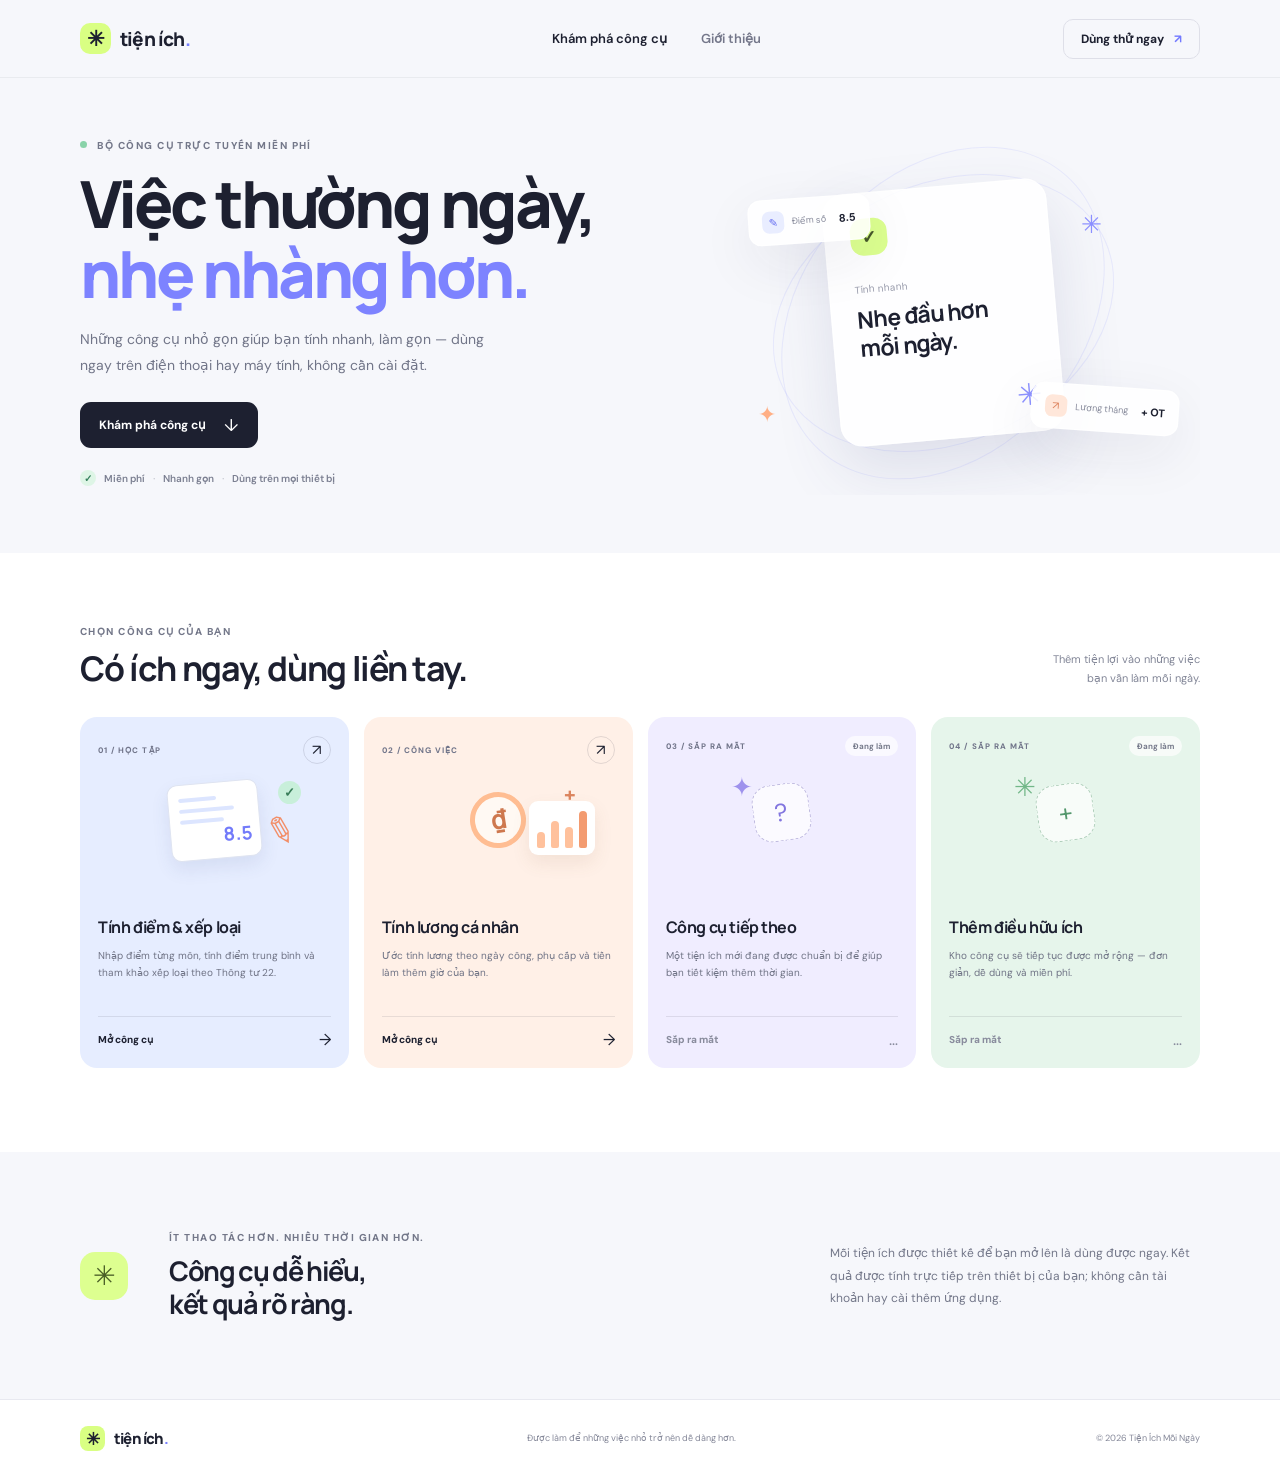
==== index.html @ 53816368 "New" ====
<!DOCTYPE html>
<html lang="vi">
<head>
    <meta charset="UTF-8">
    <meta name="viewport" content="width=device-width, initial-scale=1">
    <meta name="theme-color" content="#f6f7fb">
    <meta name="description" content="Bộ công cụ trực tuyến tiện ích: tính điểm, xếp loại học sinh và ước tính tiền lương cá nhân.">
    <title>Tiện Ích Mỗi Ngày — Công cụ nhỏ, việc lớn</title>
    <link rel="stylesheet" href="css/style.css">
</head>
<body>
    <header class="site-header">
        <div class="container header-inner">
            <a class="brand" href="index.html" aria-label="Tiện Ích Mỗi Ngày - Trang chủ">
                <span class="brand-mark" aria-hidden="true">✳</span>
                <span>tiện ích<span class="brand-accent">.</span></span>
            </a>
            <nav class="main-nav" aria-label="Điều hướng chính">
                <a class="nav-link active" href="#cong-cu">Khám phá công cụ</a>
                <a class="nav-link" href="#gioi-thieu">Giới thiệu</a>
            </nav>
            <a class="header-cta" href="#cong-cu">Dùng thử ngay <span aria-hidden="true">↗</span></a>
        </div>
    </header>

    <main>
        <section class="hero container">
            <div class="hero-copy">
                <p class="eyebrow"><span class="eyebrow-dot"></span> Bộ công cụ trực tuyến miễn phí</p>
                <h1>Việc thường ngày,<br><span>nhẹ nhàng hơn.</span></h1>
                <p class="hero-description">Những công cụ nhỏ gọn giúp bạn tính nhanh, làm gọn — dùng ngay trên điện thoại hay máy tính, không cần cài đặt.</p>
                <a class="button button-dark" href="#cong-cu">Khám phá công cụ <span aria-hidden="true">↓</span></a>
                <div class="hero-note"><span class="note-check" aria-hidden="true">✓</span> Miễn phí <span class="note-divider">·</span> Nhanh gọn <span class="note-divider">·</span> Dùng trên mọi thiết bị</div>
            </div>
            <div class="hero-art" aria-label="Minh họa các công cụ tiện ích" role="img">
                <div class="art-orbit orbit-one"></div>
                <div class="art-orbit orbit-two"></div>
                <div class="art-card art-card-main">
                    <span class="art-icon art-icon-lime">✓</span>
                    <span class="art-label">Tính nhanh</span>
                    <strong>Nhẹ đầu hơn<br>mỗi ngày.</strong>
                    <span class="art-spark" aria-hidden="true">✳</span>
                </div>
                <div class="art-card art-card-float art-card-score">
                    <span class="mini-icon">✎</span><span>Điểm số</span><strong>8.5</strong>
                </div>
                <div class="art-card art-card-float art-card-pay">
                    <span class="mini-icon">↗</span><span>Lương tháng</span><strong>+ OT</strong>
                </div>
                <span class="art-star star-one" aria-hidden="true">✳</span>
                <span class="art-star star-two" aria-hidden="true">✦</span>
            </div>
        </section>

        <section class="tools-section" id="cong-cu">
            <div class="container">
                <div class="section-heading">
                    <div>
                        <p class="eyebrow">Chọn công cụ của bạn</p>
                        <h2>Có ích ngay, dùng liền tay.</h2>
                    </div>
                    <p class="section-side-note">Thêm tiện lợi vào những việc<br class="desktop-break"> bạn vẫn làm mỗi ngày.</p>
                </div>
                <div class="tool-grid">
                    <a class="tool-card tool-card-blue" href="tinh-diem.html">
                        <div class="tool-card-top"><span class="tool-number">01 / HỌC TẬP</span><span class="tool-arrow" aria-hidden="true">↗</span></div>
                        <div class="tool-illustration score-illustration" aria-hidden="true">
                            <span class="illus-paper"><i></i><i></i><i></i><b>8.5</b></span>
                            <span class="illus-pencil">✎</span>
                            <span class="illus-check">✓</span>
                        </div>
                        <h3>Tính điểm &amp; xếp loại</h3>
                        <p>Nhập điểm từng môn, tính điểm trung bình và tham khảo xếp loại theo Thông tư 22.</p>
                        <span class="card-action">Mở công cụ <span aria-hidden="true">→</span></span>
                    </a>
                    <a class="tool-card tool-card-peach" href="tinh-luong.html">
                        <div class="tool-card-top"><span class="tool-number">02 / CÔNG VIỆC</span><span class="tool-arrow" aria-hidden="true">↗</span></div>
                        <div class="tool-illustration salary-illustration" aria-hidden="true">
                            <span class="illus-coin">₫</span><span class="illus-chart"><i></i><i></i><i></i><i></i></span>
                            <span class="illus-plus">+</span>
                        </div>
                        <h3>Tính lương cá nhân</h3>
                        <p>Ước tính lương theo ngày công, phụ cấp và tiền làm thêm giờ của bạn.</p>
                        <span class="card-action">Mở công cụ <span aria-hidden="true">→</span></span>
                    </a>
                    <article class="tool-card tool-card-lilac tool-card-soon" aria-label="Công cụ thứ ba đang được phát triển">
                        <div class="tool-card-top"><span class="tool-number">03 / SẮP RA MẮT</span><span class="soon-pill">Đang làm</span></div>
                        <div class="tool-illustration soon-illustration" aria-hidden="true"><span>✦</span><i>?</i></div>
                        <h3>Công cụ tiếp theo</h3>
                        <p>Một tiện ích mới đang được chuẩn bị để giúp bạn tiết kiệm thêm thời gian.</p>
                        <span class="card-action card-action-muted">Sắp ra mắt <span aria-hidden="true">…</span></span>
                    </article>
                    <article class="tool-card tool-card-mint tool-card-soon" aria-label="Công cụ thứ tư đang được phát triển">
                        <div class="tool-card-top"><span class="tool-number">04 / SẮP RA MẮT</span><span class="soon-pill">Đang làm</span></div>
                        <div class="tool-illustration soon-illustration soon-illustration-mint" aria-hidden="true"><span>✳</span><i>+</i></div>
                        <h3>Thêm điều hữu ích</h3>
                        <p>Kho công cụ sẽ tiếp tục được mở rộng — đơn giản, dễ dùng và miễn phí.</p>
                        <span class="card-action card-action-muted">Sắp ra mắt <span aria-hidden="true">…</span></span>
                    </article>
                </div>
            </div>
        </section>

        <section class="about-section container" id="gioi-thieu">
            <div class="about-mark" aria-hidden="true">✳</div>
            <div>
                <p class="eyebrow">Ít thao tác hơn. Nhiều thời gian hơn.</p>
                <h2>Công cụ dễ hiểu,<br>kết quả rõ ràng.</h2>
            </div>
            <p class="about-copy">Mỗi tiện ích được thiết kế để bạn mở lên là dùng được ngay. Kết quả được tính trực tiếp trên thiết bị của bạn; không cần tài khoản hay cài thêm ứng dụng.</p>
        </section>
    </main>

    <footer class="site-footer">
        <div class="container footer-inner">
            <a class="brand footer-brand" href="index.html"><span class="brand-mark" aria-hidden="true">✳</span><span>tiện ích<span class="brand-accent">.</span></span></a>
            <p>Được làm để những việc nhỏ trở nên dễ dàng hơn.</p>
            <span>© 2026 Tiện Ích Mỗi Ngày</span>
        </div>
    </footer>
</body>
</html>
---- css/style.css ----
@import url('https://fonts.googleapis.com/css2?family=DM+Sans:wght@400;500;600;700;800&family=Manrope:wght@400;500;600;700;800&display=swap');

:root {
    --ink: #1d2030;
    --muted: #737789;
    --paper: #f6f7fb;
    --white: #fff;
    --blue: #a9c5ff;
    --peach: #ffd2b8;
    --lilac: #e5dcff;
    --mint: #c9efda;
    --line: #e8e9f0;
    --green: #2d7957;
    --shadow: 0 18px 55px rgba(32, 40, 73, .08);
}

* { box-sizing: border-box; }
html { scroll-behavior: smooth; }
body { margin: 0; background: var(--paper); color: var(--ink); font-family: 'DM Sans', 'Segoe UI', sans-serif; -webkit-font-smoothing: antialiased; }
a { color: inherit; text-decoration: none; }
button, input, select { font: inherit; }
button, a { -webkit-tap-highlight-color: transparent; }
.container { width: min(1120px, calc(100% - 48px)); margin: 0 auto; }

.site-header { height: 78px; border-bottom: 1px solid rgba(29, 32, 48, .06); background: rgba(246, 247, 251, .92); position: sticky; top: 0; z-index: 20; backdrop-filter: blur(14px); }
.header-inner { height: 100%; display: flex; align-items: center; justify-content: space-between; }
.brand { display: inline-flex; align-items: center; gap: 9px; font-family: Manrope, sans-serif; font-size: 19px; font-weight: 800; letter-spacing: -.8px; }
.brand-mark { width: 31px; height: 31px; display: grid; place-items: center; border-radius: 10px; background: #d9ff83; font-size: 21px; line-height: 1; }
.brand-accent { color: #7881ff; }
.main-nav { display: flex; align-items: center; gap: 34px; margin-left: 60px; }
.nav-link { color: #74778a; font-size: 13px; font-weight: 600; transition: color .2s ease; }
.nav-link:hover, .nav-link.active { color: var(--ink); }
.header-cta { padding: 11px 17px; border: 1px solid #dedfe8; border-radius: 10px; font-size: 12px; font-weight: 700; transition: background .2s, border-color .2s; }
.header-cta:hover { background: white; border-color: #b7bac8; }
.header-cta span { padding-left: 7px; color: #737aff; }

.hero { min-height: 475px; display: grid; grid-template-columns: 1.05fr .95fr; align-items: center; gap: 38px; padding-top: 40px; padding-bottom: 46px; }
.hero-copy { padding: 20px 0; }
.eyebrow { margin: 0 0 17px; color: #737789; font-size: 10px; font-weight: 800; letter-spacing: 1.45px; text-transform: uppercase; }
.eyebrow-dot { width: 7px; height: 7px; display: inline-block; margin: 0 7px 1px 0; border-radius: 50%; background: #89d3a9; }
h1, h2, h3, p { margin-top: 0; }
.hero h1 { margin-bottom: 18px; font-family: Manrope, sans-serif; font-size: clamp(42px, 5.2vw, 65px); line-height: 1.08; letter-spacing: -3.2px; font-weight: 800; }
.hero h1 span { color: #7d83ff; }
.hero-description { max-width: 425px; margin-bottom: 23px; color: #717588; font-size: 14px; line-height: 1.85; }
.button { min-height: 46px; display: inline-flex; align-items: center; justify-content: center; gap: 18px; padding: 0 19px; border-radius: 11px; font-size: 12px; font-weight: 700; transition: transform .2s, box-shadow .2s; }
.button:hover { transform: translateY(-2px); box-shadow: 0 7px 18px rgba(29, 32, 48, .14); }
.button-dark { background: var(--ink); color: white; }
.button-dark span { font-size: 17px; font-weight: 400; }
.hero-note { display: flex; align-items: center; gap: 8px; margin-top: 22px; color: #7b7f91; font-size: 10px; font-weight: 600; }
.note-check { width: 16px; height: 16px; display: grid; place-items: center; border-radius: 50%; background: #def5e6; color: #36805d; font-size: 10px; }
.note-divider { color: #c7c9d2; }

.hero-art { min-height: 365px; position: relative; display: grid; place-items: center; overflow: hidden; }
.art-orbit { position: absolute; border: 1px solid rgba(124, 132, 255, .13); border-radius: 50%; transform: rotate(-24deg); }
.orbit-one { width: 355px; height: 260px; }
.orbit-two { width: 280px; height: 370px; transform: rotate(42deg); }
.art-card { position: relative; z-index: 1; border: 1px solid rgba(255,255,255,.82); border-radius: 22px; background: rgba(255,255,255,.87); box-shadow: 0 25px 65px rgba(61, 70, 127, .14); }
.art-card-main { width: 225px; height: 253px; padding: 25px; transform: rotate(-5deg); }
.art-icon { width: 37px; height: 37px; display: grid; place-items: center; border-radius: 13px; font-size: 18px; font-weight: 800; }
.art-icon-lime { background: #dcff8f; color: #47582a; }
.art-label { display: block; margin-top: 27px; color: #989bab; font-size: 10px; }
.art-card-main strong { display: block; margin-top: 9px; font-family: Manrope, sans-serif; font-size: 23px; line-height: 1.26; letter-spacing: -.7px; }
.art-spark { position: absolute; right: 20px; bottom: 17px; color: #8e93ff; font-size: 30px; }
.art-card-float { position: absolute; z-index: 2; display: flex; align-items: center; gap: 8px; padding: 11px 13px; border-radius: 13px; font-size: 9px; color: #86899a; box-shadow: var(--shadow); }
.art-card-float strong { margin-left: 5px; color: var(--ink); font-size: 11px; }
.art-card-score { top: 67px; left: 12%; transform: rotate(-4deg); }
.art-card-pay { right: 4%; bottom: 63px; transform: rotate(4deg); }
.mini-icon { width: 22px; height: 22px; display: grid; place-items: center; border-radius: 7px; background: #e9edff; color: #656df0; font-size: 11px; }
.art-card-pay .mini-icon { background: #ffe7da; color: #dd835e; }
.art-star { position: absolute; z-index: 2; color: #8b8fff; }
.star-one { top: 78px; right: 19%; font-size: 25px; }
.star-two { bottom: 66px; left: 14%; color: #ffaf85; font-size: 22px; }

.tools-section { padding: 72px 0 84px; background: #fff; }
.section-heading { display: flex; align-items: end; justify-content: space-between; margin-bottom: 28px; }
.section-heading .eyebrow { margin-bottom: 10px; }
.section-heading h2, .about-section h2 { margin-bottom: 0; font-family: Manrope, sans-serif; font-size: clamp(25px, 3vw, 34px); line-height: 1.22; letter-spacing: -1.35px; }
.section-side-note { margin: 0 0 2px; color: #828697; font-size: 11px; line-height: 1.7; text-align: right; }
.tool-grid { display: grid; grid-template-columns: repeat(4, minmax(0, 1fr)); gap: 15px; }
.tool-card { min-width: 0; min-height: 351px; display: flex; flex-direction: column; padding: 19px 18px 18px; border-radius: 17px; transition: transform .2s ease, box-shadow .2s ease; }
a.tool-card:hover { transform: translateY(-5px); box-shadow: 0 16px 30px rgba(32, 40, 73, .11); }
.tool-card-blue { background: #e6edff; }
.tool-card-peach { background: #fff0e7; }
.tool-card-lilac { background: #f0edff; }
.tool-card-mint { background: #e6f5eb; }
.tool-card-top { display: flex; justify-content: space-between; align-items: center; }
.tool-number { color: #71758a; font-size: 8px; font-weight: 800; letter-spacing: 1.05px; }
.tool-arrow { width: 28px; height: 28px; display: grid; place-items: center; border: 1px solid rgba(31,35,53,.13); border-radius: 50%; font-size: 15px; }
.tool-illustration { height: 112px; position: relative; display: flex; align-items: center; justify-content: center; }
.illus-paper { width: 91px; height: 77px; position: relative; display: flex; flex-direction: column; gap: 7px; padding: 13px 10px; border: 1px solid #dfe4f1; border-radius: 10px; background: #fff; box-shadow: 0 8px 18px rgba(63, 81, 137, .1); transform: rotate(-5deg); }
.illus-paper i { width: 38px; height: 4px; display: block; border-radius: 4px; background: #dce5ff; }
.illus-paper i:nth-child(2) { width: 55px; }
.illus-paper i:nth-child(3) { width: 44px; }
.illus-paper b { position: absolute; right: 8px; bottom: 10px; color: #737bfa; font-family: Manrope, sans-serif; font-size: 19px; }
.illus-pencil { position: absolute; right: 35px; bottom: 22px; color: #f28e68; font-size: 36px; transform: rotate(15deg); }
.illus-check { position: absolute; top: 17px; right: 30px; width: 23px; height: 23px; display: grid; place-items: center; border-radius: 50%; background: #c8efda; color: #397d59; font-size: 13px; font-weight: 800; }
.illus-coin { width: 56px; height: 56px; display: grid; place-items: center; border: 5px solid #ffbd92; border-radius: 50%; background: #fff9f3; color: #ce784e; font-size: 25px; font-weight: 800; transform: rotate(-9deg); }
.illus-chart { position: absolute; right: 20px; bottom: 21px; height: 54px; display: flex; align-items: end; gap: 6px; padding: 7px 8px; border-radius: 9px; background: #fff; box-shadow: 0 8px 18px rgba(133, 95, 73, .1); }
.illus-chart i { width: 8px; border-radius: 4px 4px 2px 2px; background: #ffc19c; }
.illus-chart i:nth-child(1) { height: 16px; }.illus-chart i:nth-child(2) { height: 27px; }.illus-chart i:nth-child(3) { height: 21px; }.illus-chart i:nth-child(4) { height: 37px; background: #f39b70; }
.illus-plus { position: absolute; top: 17px; right: 39px; color: #db845e; font-size: 20px; font-weight: 800; }
.tool-card h3 { margin: auto 0 9px; font-family: Manrope, sans-serif; font-size: 16px; letter-spacing: -.4px; }
.tool-card > p { min-height: 56px; margin-bottom: 13px; color: #6f7385; font-size: 10px; line-height: 1.7; }
.card-action { display: flex; justify-content: space-between; align-items: center; padding-top: 12px; border-top: 1px solid rgba(32, 35, 54, .1); font-size: 10px; font-weight: 800; }
.card-action > span { font-size: 16px; font-weight: 400; }
.card-action-muted { color: #898c9d; }
.soon-pill { padding: 5px 8px; border-radius: 20px; background: rgba(255,255,255,.68); color: #767a8b; font-size: 8px; font-weight: 700; }
.soon-illustration { color: #8275df; font-size: 43px; }
.soon-illustration > span { position: absolute; top: 14px; left: 28%; color: #9e92ed; font-size: 26px; }
.soon-illustration > i { width: 57px; height: 57px; display: grid; place-items: center; border: 1px dashed rgba(102, 91, 176, .4); border-radius: 18px; background: rgba(255,255,255,.7); font-style: normal; font-size: 25px; transform: rotate(-8deg); }
.soon-illustration-mint { color: #53976c; }
.soon-illustration-mint > span { color: #72b788; }
.soon-illustration-mint > i { border-color: rgba(69, 139, 94, .4); }

.about-section { min-height: 247px; display: grid; grid-template-columns: 65px 1fr 1fr; align-items: center; gap: 24px; padding-top: 52px; padding-bottom: 52px; }
.about-mark { width: 48px; height: 48px; display: grid; place-items: center; border-radius: 15px; background: #ddff90; color: #4a5e27; font-size: 27px; }
.about-section .eyebrow { margin-bottom: 11px; }
.about-section h2 { font-size: 27px; }
.about-copy { max-width: 370px; justify-self: end; margin: 0; color: #737789; font-size: 12px; line-height: 1.9; }
.site-footer { border-top: 1px solid #e8e9f0; background: #fff; }
.footer-inner { min-height: 76px; display: flex; align-items: center; justify-content: space-between; gap: 20px; }
.footer-brand { font-size: 15px; }
.footer-brand .brand-mark { width: 25px; height: 25px; border-radius: 8px; font-size: 17px; }
.footer-inner p, .footer-inner > span { margin: 0; color: #858899; font-size: 9px; }

/* Calculator pages */
.tool-page { min-height: 100vh; display: flex; flex-direction: column; }
.tool-page main { flex: 1; }
.tool-page-header { height: 70px; }
.tool-page-header .header-cta { font-size: 11px; }
.breadcrumb { display: flex; align-items: center; gap: 9px; padding-top: 26px; color: #858899; font-size: 11px; }
.breadcrumb a:hover { color: var(--ink); }
.breadcrumb span[aria-hidden] { color: #b3b5c0; }
.calculator-intro { padding-top: 31px; padding-bottom: 21px; }
.calculator-intro .eyebrow { margin-bottom: 10px; }
.calculator-intro h1 { margin-bottom: 9px; font-family: Manrope, sans-serif; font-size: clamp(29px, 4vw, 40px); letter-spacing: -1.6px; }
.calculator-intro > p:last-child { max-width: 700px; margin-bottom: 0; color: #737789; font-size: 13px; line-height: 1.75; }
.calculator-layout { display: grid; grid-template-columns: minmax(0, 1fr) 300px; align-items: start; gap: 20px; padding-bottom: 55px; }
.calculator-main { min-width: 0; }
.panel { padding: 21px; border: 1px solid #ececf2; border-radius: 16px; background: #fff; box-shadow: 0 8px 26px rgba(32,40,73,.035); }
.panel + .panel { margin-top: 15px; }
.panel-heading { display: flex; align-items: flex-start; justify-content: space-between; gap: 14px; margin-bottom: 17px; }
.panel-heading h2 { margin: 0 0 5px; font-family: Manrope, sans-serif; font-size: 16px; letter-spacing: -.4px; }
.panel-heading p { margin: 0; color: #858899; font-size: 10px; line-height: 1.6; }
.section-index { flex: none; color: #9699a8; font-size: 9px; font-weight: 800; letter-spacing: 1px; }
.field-label { display: block; margin-bottom: 7px; color: #55596b; font-size: 10px; font-weight: 700; }
.field-hint { display: block; margin-top: 6px; color: #9093a2; font-size: 9px; line-height: 1.5; }
.input, .select { width: 100%; min-height: 42px; padding: 10px 12px; border: 1px solid #e3e4eb; border-radius: 9px; outline: none; background: #fff; color: var(--ink); font-size: 12px; transition: border-color .2s, box-shadow .2s; }
.input:focus, .select:focus { border-color: #8c91ff; box-shadow: 0 0 0 3px rgba(124, 130, 255, .12); }
.input::placeholder { color: #b6b8c2; }
.select { cursor: pointer; }
.form-grid { display: grid; grid-template-columns: repeat(2, minmax(0, 1fr)); gap: 14px; }
.form-grid-three { grid-template-columns: repeat(3, minmax(0, 1fr)); }
.form-grid-spaced { margin-top: 15px; }
.subject-type-wrap { margin-top: 10px; }
.form-field { min-width: 0; }
.period-control { max-width: 250px; }
.subject-list { display: grid; gap: 11px; }
.subject-row { padding: 14px; border: 1px solid #ebecf2; border-radius: 12px; background: #fdfdff; }
.subject-row-head { display: flex; align-items: center; gap: 10px; margin-bottom: 12px; }
.subject-index { width: 25px; height: 25px; flex: none; display: grid; place-items: center; border-radius: 8px; background: #edf0ff; color: #6971e6; font-size: 10px; font-weight: 800; }
.subject-name-wrap { flex: 1; min-width: 0; }
.subject-row-head .input { min-height: 37px; }
.remove-subject { width: 32px; height: 32px; flex: none; border: 1px solid #ececf2; border-radius: 9px; background: #fff; color: #8b8e9d; cursor: pointer; font-size: 17px; }
.remove-subject:hover { border-color: #f0b5b5; color: #bd5252; }
.subject-fields { display: grid; grid-template-columns: 1.2fr 1.5fr .8fr .8fr; gap: 9px; }
.subject-fields .input, .subject-fields .select { min-height: 38px; padding: 8px 9px; font-size: 11px; }
.subject-fields .field-label { font-size: 9px; }
.comment-fields { display: none; }
.subject-row.is-comment .score-fields { display: none; }
.subject-row.is-comment .comment-fields { display: grid; }
.annual-field { display: none; }
.is-annual .annual-field { display: block; }
.button-row { display: flex; align-items: center; gap: 10px; margin-top: 15px; }
.button-secondary, .button-primary { min-height: 40px; display: inline-flex; align-items: center; justify-content: center; gap: 8px; padding: 0 14px; border-radius: 9px; cursor: pointer; font-size: 11px; font-weight: 700; transition: transform .18s, background .18s; }
.button-secondary { border: 1px solid #e4e5ed; background: white; color: #55596b; }
.button-secondary:hover { background: #f8f8fc; }
.button-primary { border: 0; background: var(--ink); color: white; }
.button-primary:hover { background: #363a51; transform: translateY(-1px); }
.button-primary:disabled { opacity: .65; cursor: wait; transform: none; }
.button-primary .button-arrow { font-size: 15px; font-weight: 400; }
.form-error { display: none; margin: 13px 0 0; padding: 11px 12px; border: 1px solid #f1caca; border-radius: 9px; background: #fff5f5; color: #a34646; font-size: 11px; line-height: 1.55; }
.form-error.visible { display: block; }
.result-panel { display: none; }
.result-panel.visible { display: block; }
.result-summary { display: flex; align-items: center; justify-content: space-between; gap: 15px; padding: 14px; border-radius: 11px; background: #f0f3ff; }
.result-summary-label { color: #737789; font-size: 10px; }
.result-summary strong { display: block; margin-top: 4px; font-family: Manrope, sans-serif; font-size: 24px; letter-spacing: -.7px; }
.result-badge { padding: 8px 11px; border: 1px solid #d8ddff; border-radius: 9px; background: #fff; color: #565fc7; font-size: 11px; font-weight: 800; text-align: center; }
.result-badge small { display: block; margin-top: 3px; color: #858899; font-size: 8px; font-weight: 500; }
.result-table-wrap { margin-top: 13px; overflow-x: auto; }
.result-table { width: 100%; border-collapse: collapse; font-size: 10px; text-align: left; }
.result-table th { padding: 9px; border-bottom: 1px solid #e9eaf0; color: #858899; font-size: 9px; font-weight: 700; white-space: nowrap; }
.result-table td { padding: 10px 9px; border-bottom: 1px solid #f0f0f4; }
.result-table tbody tr:last-child td { border-bottom: 0; }
.result-table td:last-child { font-weight: 800; }
.result-note { margin: 12px 0 0; color: #858899; font-size: 9px; line-height: 1.6; }
.formula-panel { position: sticky; top: 89px; }
.formula-panel h2 { margin: 0 0 6px; font-family: Manrope, sans-serif; font-size: 14px; letter-spacing: -.3px; }
.formula-panel > p { margin: 0 0 15px; color: #858899; font-size: 10px; line-height: 1.65; }
.formula-block { padding: 12px; border-radius: 10px; background: #f5f6fb; }
.formula-block + .formula-block { margin-top: 8px; }
.formula-block strong { display: block; margin-bottom: 6px; font-size: 10px; }
.formula-code { display: block; color: #5b62ba; font-family: Consolas, monospace; font-size: 10px; line-height: 1.6; }
.formula-list { display: grid; gap: 8px; margin: 13px 0 0; padding: 0; list-style: none; }
.formula-list li { display: flex; gap: 8px; color: #74788a; font-size: 9px; line-height: 1.6; }
.formula-list li::before { content: '•'; color: #8188f4; font-size: 14px; line-height: 1; }
.criteria-details { margin-top: 13px; padding: 11px; border: 1px solid #ececf4; border-radius: 9px; }
.criteria-details summary { color: #55596b; cursor: pointer; font-size: 10px; font-weight: 700; }
.criteria-details ul { display: grid; gap: 8px; margin: 11px 0 0; padding-left: 15px; color: #74788a; font-size: 9px; line-height: 1.6; }
.criteria-details strong { color: var(--ink); }
.info-callout { margin-top: 13px; padding: 11px; border-left: 3px solid #c9ceff; border-radius: 0 8px 8px 0; background: #f7f7ff; color: #737789; font-size: 9px; line-height: 1.65; }
.salary-results { display: grid; gap: 9px; margin-top: 14px; }
.salary-result-row { display: flex; justify-content: space-between; gap: 12px; color: #737789; font-size: 11px; }
.salary-result-row strong { color: var(--ink); font-size: 11px; text-align: right; }
.salary-result-row.total { margin-top: 3px; padding-top: 12px; border-top: 1px solid #e9eaf0; color: var(--ink); font-weight: 800; }
.salary-result-row.total strong { color: #347b59; font-size: 17px; }
.salary-card-highlight { margin-bottom: 13px; padding: 16px; border-radius: 12px; background: #edf8f1; }
.salary-card-highlight span { display: block; color: #668470; font-size: 10px; }
.salary-card-highlight strong { display: block; margin-top: 5px; color: #286d49; font-family: Manrope, sans-serif; font-size: 25px; letter-spacing: -.6px; }
.output-disclaimer { margin: 12px 0 0; color: #858899; font-size: 9px; line-height: 1.65; }
.tool-page-footer { margin-top: auto; }

@media (max-width: 900px) {
    .tool-grid { grid-template-columns: repeat(2, minmax(0, 1fr)); }
    .tool-card { min-height: 330px; padding: 20px; }
    .calculator-layout { grid-template-columns: minmax(0, 1fr) 260px; gap: 14px; }
    .panel { padding: 17px; }
    .subject-fields { grid-template-columns: 1.1fr 1.4fr .8fr .8fr; gap: 7px; }
    .subject-fields .input, .subject-fields .select { font-size: 10px; }
    .hero-art { transform: scale(.92); }
}
@media (max-width: 680px) {
    .container { width: min(100% - 36px, 520px); }
    .site-header { height: 65px; }
    .main-nav { display: none; }
    .brand { font-size: 17px; }
    .header-cta { padding: 9px 11px; font-size: 10px; }
    .hero { min-height: auto; grid-template-columns: 1fr; gap: 2px; padding-top: 40px; padding-bottom: 30px; }
    .hero-copy { padding: 10px 0 0; }
    .hero h1 { font-size: clamp(42px, 12vw, 58px); letter-spacing: -2.7px; }
    .hero-description { max-width: 430px; font-size: 13px; }
    .hero-note { flex-wrap: wrap; font-size: 9px; }
    .hero-art { min-height: 285px; margin: 0 -12px; transform: scale(.88); transform-origin: center top; }
    .tools-section { padding: 48px 0 54px; }
    .section-heading { display: block; margin-bottom: 20px; }
    .section-heading h2 { max-width: 360px; font-size: 27px; }
    .section-side-note { display: none; }
    .tool-grid { gap: 11px; }
    .tool-card { min-height: 310px; padding: 15px 13px; border-radius: 14px; }
    .tool-card h3 { font-size: 14px; }
    .tool-card > p { min-height: 66px; font-size: 9px; }
    .tool-illustration { height: 105px; }
    .tool-number { font-size: 7px; }
    .about-section { min-height: 0; grid-template-columns: 45px 1fr; gap: 14px; padding-top: 38px; padding-bottom: 38px; }
    .about-mark { width: 40px; height: 40px; border-radius: 12px; font-size: 22px; }
    .about-section h2 { font-size: 24px; }
    .about-section .eyebrow { font-size: 8px; letter-spacing: 1px; }
    .about-copy { grid-column: 2; justify-self: start; margin-top: -3px; font-size: 11px; }
    .footer-inner { min-height: 75px; flex-wrap: wrap; justify-content: space-between; gap: 3px 12px; padding-top: 13px; padding-bottom: 13px; }
    .footer-inner p { order: 3; width: 100%; }
    .footer-inner > span { font-size: 8px; }
    .tool-page-header { height: 62px; }
    .tool-page-header .header-cta { padding: 8px 10px; }
    .breadcrumb { padding-top: 20px; font-size: 10px; }
    .calculator-intro { padding-top: 25px; padding-bottom: 18px; }
    .calculator-intro h1 { font-size: 31px; }
    .calculator-intro > p:last-child { font-size: 12px; }
    .calculator-layout { grid-template-columns: 1fr; padding-bottom: 35px; }
    .formula-panel { position: static; grid-row: 1; }
    .formula-panel .formula-list { grid-template-columns: repeat(2, minmax(0, 1fr)); }
    .panel { padding: 16px; border-radius: 13px; }
    .panel-heading h2 { font-size: 15px; }
    .subject-row { padding: 11px; }
    .subject-fields { grid-template-columns: 1fr 1.2fr; gap: 10px; }
    .subject-fields .input, .subject-fields .select { min-height: 41px; font-size: 11px; }
    .subject-fields .field-label { font-size: 9px; }
    .subject-row-head { margin-bottom: 10px; }
    .form-grid-three { grid-template-columns: repeat(2, minmax(0, 1fr)); }
    .desktop-break { display: none; }
}
@media (max-width: 380px) {
    .container { width: calc(100% - 28px); }
    .header-cta { font-size: 9px; }
    .tool-card { min-height: 327px; padding: 13px 11px; }
    .tool-card h3 { font-size: 13px; }
    .tool-card > p { font-size: 8px; }
    .card-action { font-size: 9px; }
    .result-summary { align-items: flex-start; }
    .result-badge { padding: 7px 8px; font-size: 10px; }
}
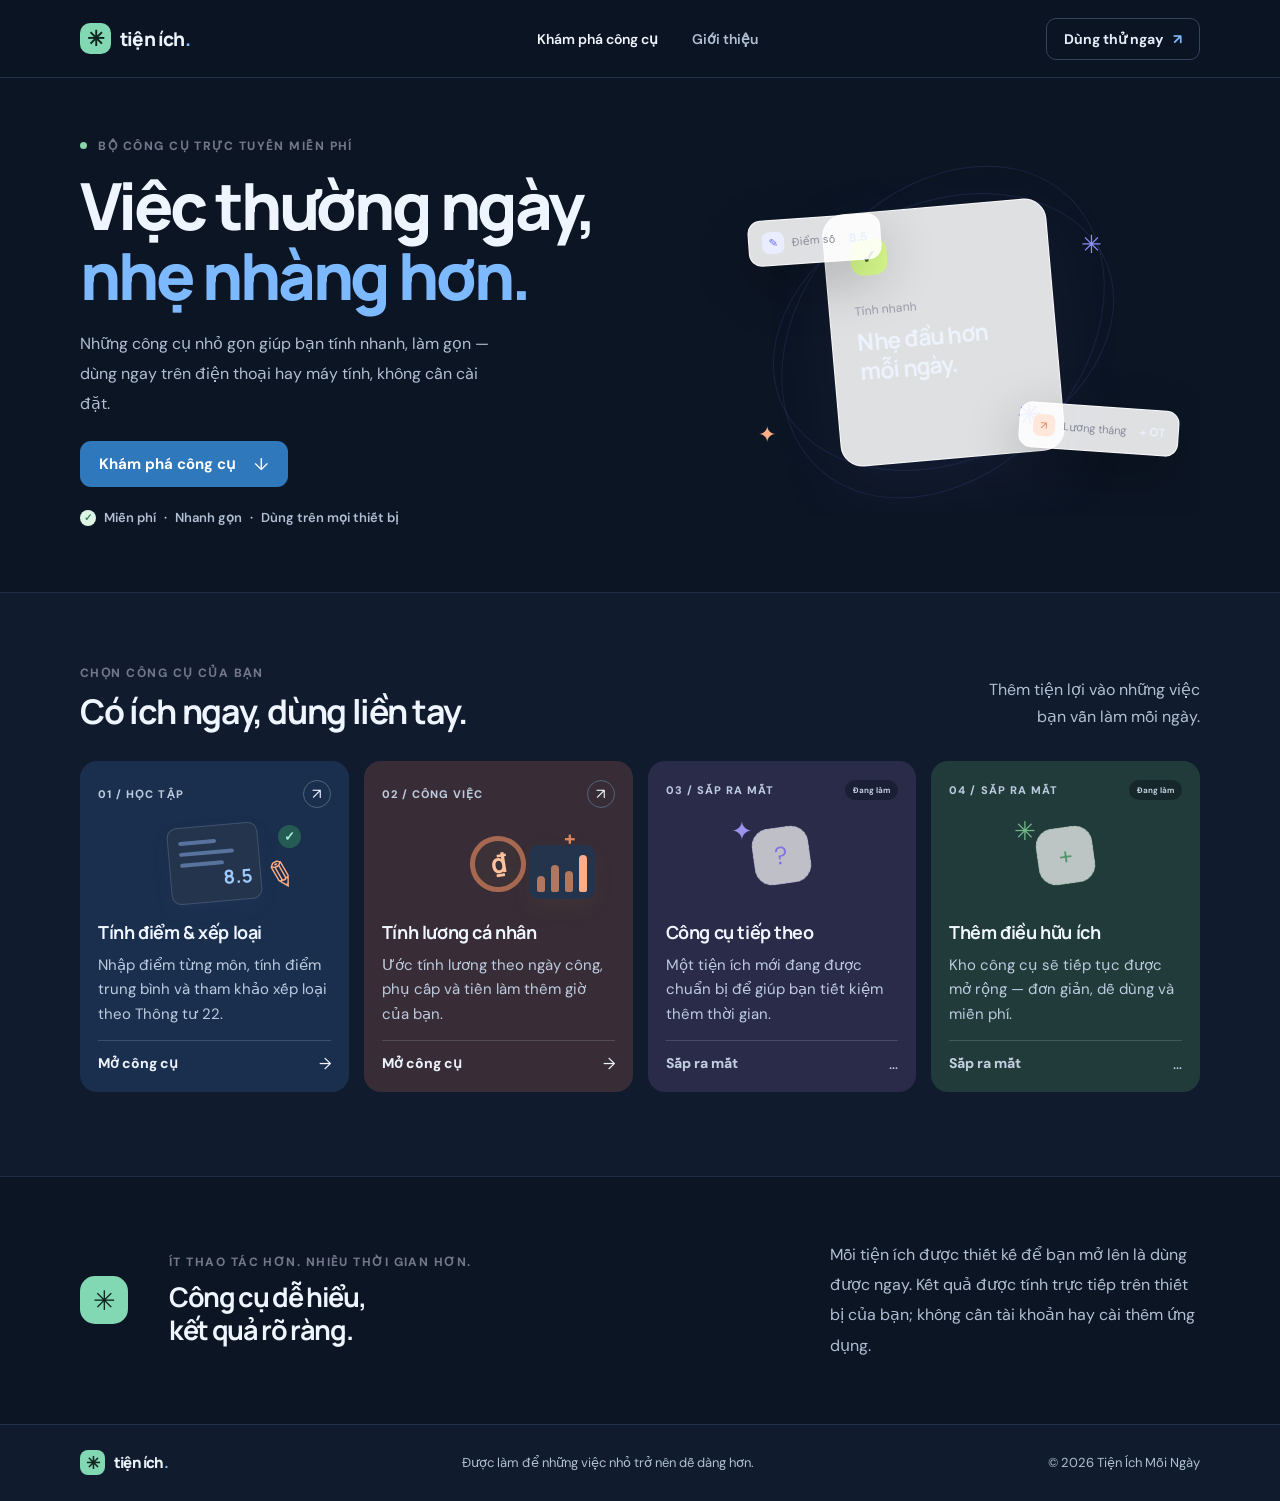
==== commit 087525e4: "1" ====
--- a/index.html
+++ b/index.html
@@ -3,7 +3,7 @@
 <head>
     <meta charset="UTF-8">
     <meta name="viewport" content="width=device-width, initial-scale=1">
-    <meta name="theme-color" content="#f6f7fb">
+    <meta name="theme-color" content="#0c1524">
     <meta name="description" content="Bộ công cụ trực tuyến tiện ích: tính điểm, xếp loại học sinh và ước tính tiền lương cá nhân.">
     <title>Tiện Ích Mỗi Ngày — Công cụ nhỏ, việc lớn</title>
     <link rel="stylesheet" href="css/style.css">
--- a/css/style.css
+++ b/css/style.css
@@ -1,22 +1,25 @@
 @import url('https://fonts.googleapis.com/css2?family=DM+Sans:wght@400;500;600;700;800&family=Manrope:wght@400;500;600;700;800&display=swap');
 
 :root {
-    --ink: #1d2030;
-    --muted: #737789;
-    --paper: #f6f7fb;
-    --white: #fff;
-    --blue: #a9c5ff;
-    --peach: #ffd2b8;
-    --lilac: #e5dcff;
-    --mint: #c9efda;
-    --line: #e8e9f0;
-    --green: #2d7957;
-    --shadow: 0 18px 55px rgba(32, 40, 73, .08);
+    --ink: #e9f0fb;
+    --muted: #aab9cf;
+    --paper: #0c1524;
+    --white: #142239;
+    --blue: #1c3455;
+    --peach: #3a2c31;
+    --lilac: #2a2b49;
+    --mint: #203b39;
+    --line: #293951;
+    --green: #4bc49a;
+    --navy-deep: #09111e;
+    --navy-panel: #142239;
+    --navy-raised: #1a2a43;
+    --shadow: 0 18px 55px rgba(0, 0, 0, .24);
 }
 
 * { box-sizing: border-box; }
 html { scroll-behavior: smooth; }
-body { margin: 0; background: var(--paper); color: var(--ink); font-family: 'DM Sans', 'Segoe UI', sans-serif; -webkit-font-smoothing: antialiased; }
+body { margin: 0; background: var(--paper); color: var(--ink); font-family: 'DM Sans', 'Segoe UI', sans-serif; -webkit-font-smoothing: antialiased; font-size: 16px; }
 a { color: inherit; text-decoration: none; }
 button, input, select { font: inherit; }
 button, a { -webkit-tap-highlight-color: transparent; }
@@ -289,3 +292,713 @@
     .result-summary { align-items: flex-start; }
     .result-badge { padding: 7px 8px; font-size: 10px; }
 }
+
+/* Deep navy palette and larger, higher-contrast type */
+body { background: var(--paper); color: #edf3fc; font-size: 16px; }
+.eyebrow { font-size: 12px; }
+.hero-description { font-size: 16px; }
+.hero-note, .section-side-note, .about-copy { font-size: 13px; }
+.art-label { font-size: 12px; }
+.art-card-float { font-size: 11px; }
+.art-card-float strong { font-size: 12px; }
+.tool-number { font-size: 10px; }
+.tool-card h3 { font-size: 17px; }
+.tool-card > p { min-height: 0; font-size: 14px; }
+.card-action { font-size: 13px; }
+.footer-inner p, .footer-inner > span { font-size: 12px; }
+.breadcrumb { font-size: 12px; }
+.tool-page .output-disclaimer, .tool-page .result-note { font-size: 12px; }
+.tool-page .result-badge { font-size: 12px; }
+.tool-page .salary-ledger-row > label, .tool-page .salary-ledger-row > span { font-size: 13px; }
+.tool-page .salary-ledger-row > label span, .tool-page .salary-ledger-row > span span { font-size: 12px; }
+.tool-page .salary-ledger-output output { font-size: 14px; }
+.tool-page .overtime-head { font-size: 11px; }
+.tool-page .overtime-record .input { font-size: 12px; }
+.tool-page .section-index { font-size: 12px; }
+.site-header { border-color: #22314a; background: rgba(12, 21, 36, .94); }
+.brand-mark { background: #81d8b2; color: #10251f; }
+.brand-accent, .header-cta span { color: #7db9ff; }
+.nav-link, .section-side-note, .hero-description, .hero-note, .about-copy,
+.footer-inner p, .footer-inner > span, .breadcrumb, .calculator-intro > p:last-child,
+.panel-heading p, .field-hint, .formula-panel > p, .formula-list li,
+.output-disclaimer, .result-note { color: #b0bfd3; }
+.nav-link:hover, .nav-link.active, .breadcrumb a:hover { color: #f3f7ff; }
+.header-cta { border-color: #34445c; color: #e5edf8; }
+.header-cta:hover { border-color: #6880a2; background: #1b2b42; }
+.hero h1 span { color: #7db9ff; }
+.button-dark, .button-primary { background: #2f78bc; color: #fff; }
+.button-primary:hover { background: #408bd0; }
+.button-secondary { border-color: #3a4b64; background: #182841; color: #e0eafa; }
+.button-secondary:hover { background: #223650; }
+.tools-section, .site-footer { background: #101c2e; }
+.tools-section { border-top: 1px solid #1e2d43; border-bottom: 1px solid #1e2d43; }
+.tool-card-blue { background: #1a2f4d; }
+.tool-card-peach { background: #382d36; }
+.tool-card-lilac { background: #2a2b48; }
+.tool-card-mint { background: #203b39; }
+.tool-card h3, .section-heading h2, .about-section h2, .hero h1 { color: #eff5ff; }
+.tool-card > p, .tool-number { color: #bdcbe0; }
+.tool-arrow { border-color: #53647b; }
+.tool-illustration .illus-paper, .illus-chart { border-color: #40526d; background: #23344c; }
+.illus-paper i { background: #58749e; }
+.illus-paper b { color: #9dc9ff; }
+.illus-pencil { color: #ffad86; }
+.illus-check { background: #245c53; color: #a4f0d7; }
+.illus-coin { border-color: #a66850; background: #3b3137; color: #ffc29d; }
+.illus-chart i { background: #b2775f; }
+.illus-chart i:nth-child(4) { background: #ffad86; }
+.card-action { border-color: rgba(206, 221, 244, .18); }
+.card-action-muted, .soon-pill { color: #c1cee0; }
+.soon-pill { background: rgba(9, 17, 30, .45); }
+.about-mark { background: #81d8b2; color: #10251f; }
+.site-footer { border-color: #22314a; }
+.tool-page-header { height: 72px; }
+.tool-page .container { width: min(1120px, calc(100% - 48px)); }
+.tool-page .panel { border-color: #2a3a53; background: var(--navy-panel); }
+.tool-page .calculator-intro h1 { color: #f0f5ff; }
+.tool-page .calculator-intro .eyebrow, .tool-page .panel-heading h2,
+.tool-page .formula-panel h2 { color: #f0f5ff; }
+.tool-page .field-label { color: #d7e2f1; font-size: 13px; }
+.tool-page .field-hint { font-size: 12px; }
+.tool-page .input, .tool-page .select {
+    border-color: #3a4c67;
+    background: #0e1a2b;
+    color: #edf3fc;
+    font-size: 15px;
+}
+.tool-page .input::placeholder { color: #8598b2; }
+.tool-page .input:focus, .tool-page .select:focus { border-color: #78b9ff; box-shadow: 0 0 0 3px rgba(89, 160, 235, .16); }
+.tool-page .form-error { border-color: #764553; background: #352532; color: #ffc1c8; font-size: 13px; }
+.tool-page .formula-block, .tool-page .info-callout { border-color: #344867; background: #1a2a42; color: #c2d0e3; }
+.tool-page .formula-code { color: #a6ceff; font-size: 12px; }
+.tool-page .formula-list li, .tool-page .criteria-details ul { font-size: 12px; }
+.tool-page .criteria-details { border-color: #34445d; }
+.tool-page .criteria-details summary { color: #e0eafa; font-size: 13px; }
+.tool-page .criteria-details strong { color: #eff5ff; }
+.tool-page .result-summary { background: #1b2d49; }
+.tool-page .result-summary-label, .tool-page .result-note { color: #bdcbe0; }
+.tool-page .result-badge { border-color: #465e81; background: #15243a; color: #b8d7ff; }
+.tool-page .result-badge small { color: #acbbcf; }
+.tool-page .result-table th, .tool-page .result-table td { border-color: #2b3b53; }
+.tool-page .result-table th { color: #bdcbe0; font-size: 12px; }
+.tool-page .result-table td { color: #edf3fc; font-size: 13px; }
+.tool-page .result-table tbody tr:last-child td { border-bottom: 0; }
+.tool-page .section-index { color: #9bb0ca; font-size: 11px; }
+
+/* Compact score-entry rows */
+.subject-list { gap: 9px; }
+.subject-row {
+    display: grid;
+    grid-template-columns: minmax(200px, .8fr) minmax(0, 1.8fr);
+    grid-template-areas: "head scores" "type scores";
+    align-items: center;
+    gap: 6px 13px;
+    padding: 11px 13px;
+    border-color: #30425d;
+    background: #17273d;
+}
+.subject-row-head { grid-area: head; gap: 8px; margin: 0; }
+.subject-index { background: #24466c; color: #c7e1ff; }
+.subject-name-wrap .field-label { display: none; }
+.subject-name-wrap .input { min-height: 36px; }
+.remove-subject { width: 30px; height: 30px; border-color: #3a4b63; background: #1d2e46; color: #d3deed; }
+.subject-fields.score-fields { grid-area: scores; grid-template-columns: repeat(3, minmax(0, 1fr)); gap: 8px; }
+.subject-list.is-annual .subject-fields.score-fields { grid-template-columns: repeat(4, minmax(0, 1fr)); }
+.subject-fields .field-label { margin-bottom: 4px; font-size: 11px; }
+.subject-fields.score-fields .field-label { white-space: nowrap; }
+.subject-fields .input, .subject-fields .select { min-height: 36px; padding: 6px 8px; font-size: 13px; }
+.subject-fields .field-hint { display: none; }
+.subject-type-wrap { grid-area: type; margin: 0; }
+.subject-type-wrap .field-label { display: none; }
+.subject-type-wrap .select { min-height: 33px; padding-top: 5px; padding-bottom: 5px; font-size: 12px; }
+.comment-fields { grid-area: scores; }
+.subject-row.is-comment .subject-type-wrap { align-self: end; }
+
+/* Monthly payroll worksheet */
+.tool-page .salary-container { width: min(1480px, calc(100% - 48px)); }
+.salary-intro { padding-bottom: 19px; }
+.salary-period { display: grid; grid-template-columns: minmax(190px, 250px) 1fr; align-items: end; gap: 24px; margin-bottom: 16px; padding: 16px 19px; }
+.salary-period .field-label { display: block; }
+.salary-period p { margin: 0 0 2px; color: #b0bfd3; font-size: 13px; line-height: 1.6; }
+.salary-work-grid {
+    display: grid;
+    grid-template-columns: minmax(330px, 1.05fr) minmax(210px, .7fr) minmax(480px, 1.5fr);
+    align-items: start;
+    gap: 14px;
+}
+.salary-column { min-width: 0; padding: 18px; }
+.salary-column .panel-heading { margin-bottom: 15px; }
+.salary-column .panel-heading h2 { font-size: 18px; }
+.salary-column .panel-heading p { font-size: 12px; }
+.attendance-grid { display: grid; grid-template-columns: repeat(2, minmax(0, 1fr)); gap: 11px; }
+.attendance-grid .field-label { display: block; min-height: 18px; }
+.attendance-grid .input { min-height: 39px; }
+.calculated-value { min-height: 39px; display: flex; align-items: center; padding: 8px 11px; border: 1px solid #365276; border-radius: 9px; background: #1d3552; color: #b8d9ff; font-size: 16px; font-weight: 800; }
+.salary-ledger { display: grid; gap: 1px; margin-top: 17px; overflow: hidden; border: 1px solid #2b3d56; border-radius: 11px; background: #2b3d56; }
+.salary-ledger-row { min-height: 43px; display: grid; grid-template-columns: minmax(0, 1.25fr) minmax(130px, .8fr); align-items: center; gap: 8px; padding: 5px 10px; background: #142239; }
+.salary-ledger-row > label, .salary-ledger-row > span { color: #dce7f5; font-size: 12px; line-height: 1.35; }
+.salary-ledger-row > label span, .salary-ledger-row > span span { color: #9fb1c8; font-size: 11px; }
+.salary-ledger-row .input { min-height: 32px; padding: 5px 8px; border-radius: 7px; font-size: 13px; text-align: right; }
+.money-input { display: flex; align-items: center; gap: 5px; }
+.money-input .input { min-width: 0; flex: 1; }
+.money-input > span { color: #9fb1c8; font-size: 12px; }
+.salary-ledger-output { grid-template-columns: minmax(0, 1fr) auto; background: #192b42; }
+.salary-ledger-output output { color: #ffb0ac; font-size: 13px; font-weight: 700; white-space: nowrap; }
+.holiday-column, .overtime-column { min-height: 300px; }
+.record-list { display: grid; gap: 9px; }
+.calendar-list-group + .calendar-list-group { margin-top: 20px; padding-top: 16px; border-top: 1px solid #30425b; }
+.calendar-list-group h3 { margin: 0 0 9px; color: #e4edf9; font-size: 13px; }
+.calendar-record { display: grid; grid-template-columns: minmax(0, 1fr) minmax(0, 1fr) 32px; align-items: end; gap: 7px; padding: 10px; border: 1px solid #2d405b; border-radius: 10px; background: #17273d; }
+.calendar-record label, .overtime-record label { min-width: 0; }
+.holiday-record label > span, .overtime-record label > span { display: block; margin-bottom: 5px; color: #b8c8dd; font-size: 11px; }
+.calendar-record .input { min-height: 37px; padding: 7px; font-size: 12px; }
+.remove-record { width: 30px; height: 30px; display: grid; place-items: center; border: 1px solid #4b3b4d; border-radius: 8px; background: #2c2638; color: #e7b6c0; cursor: pointer; font-size: 19px; }
+.remove-record:hover { border-color: #d17d8d; background: #442b3b; }
+.add-record-button { width: 100%; margin-top: 11px; font-size: 13px; }
+.overtime-head, .overtime-record { display: grid; grid-template-columns: 1.2fr .76fr .76fr .95fr .8fr .78fr 30px; align-items: center; gap: 6px; }
+.overtime-head { padding: 0 5px 7px; color: #b8c8dd; font-size: 10px; font-weight: 700; text-align: center; }
+.overtime-record { padding: 9px 6px; border: 1px solid #2d405b; border-radius: 10px; background: #17273d; }
+.overtime-record label > span { display: none; }
+.overtime-record .input { width: 100%; min-width: 0; min-height: 36px; padding: 5px; font-size: 11px; text-align: center; }
+.overtime-record output { color: #d9e7f8; font-size: 11px; font-weight: 700; text-align: center; white-space: nowrap; }
+.overtime-record .ot-coefficient { color: #a9d2ff; }
+.overtime-record .remove-record { width: 28px; height: 28px; }
+.overtime-total { display: flex; justify-content: space-between; gap: 10px; margin-top: 13px; padding-top: 12px; border-top: 1px solid #30425b; color: #c0cee1; font-size: 12px; }
+.overtime-total > span { display: flex; flex-direction: column; gap: 4px; }
+.overtime-total > span:last-child { align-items: flex-end; }
+.overtime-total strong { color: #a9d2ff; font-size: 13px; white-space: nowrap; }
+.salary-total-panel { margin-top: 16px; padding: 22px; }
+.salary-total-heading { display: flex; align-items: center; justify-content: space-between; gap: 16px; padding-bottom: 18px; border-bottom: 1px solid #30425b; }
+.salary-total-heading .eyebrow { margin-bottom: 7px; color: #91bff0; font-size: 11px; }
+.salary-total-heading h2 { margin: 0 0 5px; color: #f2f6ff; font-family: Manrope, sans-serif; font-size: 22px; }
+.salary-total-heading p:last-child { margin: 0; color: #b0bfd3; font-size: 13px; }
+.salary-total-heading output { color: #70d7ae; font-family: Manrope, sans-serif; font-size: clamp(24px, 3vw, 36px); font-weight: 800; white-space: nowrap; }
+.salary-breakdown { display: grid; grid-template-columns: repeat(4, minmax(0, 1fr)); gap: 13px 20px; padding-top: 17px; }
+.salary-breakdown > div { display: flex; flex-direction: column; gap: 5px; }
+.salary-breakdown span { color: #aebed2; font-size: 12px; }
+.salary-breakdown strong { color: #e8f0fc; font-size: 14px; }
+.salary-breakdown > div:nth-child(6) strong, .salary-breakdown > div:nth-child(7) strong { color: #ffb0ac; }
+.salary-error { margin: 13px 0; }
+.salary-calculate-row { justify-content: flex-end; margin-bottom: 38px; }
+
+@media (max-width: 1200px) {
+    .salary-work-grid { grid-template-columns: minmax(300px, .95fr) minmax(0, 1.3fr); }
+    .salary-main-column { grid-row: span 2; }
+    .holiday-column, .overtime-column { min-height: 0; }
+    .calendar-record { grid-template-columns: minmax(0, 1fr) minmax(0, 1fr) 32px; }
+}
+@media (max-width: 760px) {
+    .tool-page .container, .salary-container { width: min(100% - 32px, 600px) !important; }
+    .salary-work-grid { grid-template-columns: 1fr; }
+    .salary-main-column { grid-row: auto; }
+    .salary-period { grid-template-columns: 1fr; gap: 9px; padding: 14px; }
+    .salary-period p { font-size: 12px; }
+    .salary-column { padding: 15px; }
+    .salary-column .panel-heading h2 { font-size: 17px; }
+    .salary-ledger-row { grid-template-columns: minmax(0, 1.2fr) minmax(130px, .8fr); }
+    .overtime-head { display: none; }
+    .overtime-record { grid-template-columns: repeat(3, minmax(0, 1fr)); gap: 9px; padding: 11px; }
+    .overtime-record label > span { display: block; }
+    .overtime-record .input { min-height: 40px; font-size: 13px; }
+    .overtime-record .ot-date-field { grid-column: 1 / -1; }
+    .overtime-record output { min-height: 34px; display: flex; align-items: center; justify-content: center; border-radius: 7px; background: #20334d; font-size: 12px; }
+    .overtime-record .remove-record { justify-self: end; }
+    .salary-breakdown { grid-template-columns: repeat(2, minmax(0, 1fr)); }
+}
+@media (max-width: 560px) {
+    body { font-size: 16px; }
+    .container { width: calc(100% - 32px); }
+    .hero-description, .about-copy { font-size: 15px; }
+    .hero-note { font-size: 12px; }
+    .eyebrow { font-size: 11px; }
+    .section-heading h2 { font-size: 28px; }
+    .tool-grid { grid-template-columns: 1fr; gap: 13px; }
+    .tool-card { min-height: 0; padding: 17px; }
+    .tool-card h3 { font-size: 18px; }
+    .tool-card > p { min-height: 0; margin-bottom: 15px; font-size: 14px; }
+    .tool-number { font-size: 10px; }
+    .tool-illustration { height: 92px; }
+    .card-action { padding-top: 11px; font-size: 13px; }
+    .about-section h2 { font-size: 25px; }
+    .footer-inner p, .footer-inner > span { font-size: 11px; }
+    .tool-page .calculator-intro > p:last-child { font-size: 15px; }
+    .tool-page .calculator-intro h1 { font-size: 32px; }
+    .tool-page .panel-heading p { font-size: 13px; }
+    .tool-page .field-label { font-size: 13px; }
+    .tool-page .input, .tool-page .select { font-size: 15px; }
+    .subject-row {
+        grid-template-columns: minmax(0, 1fr);
+        grid-template-areas: "head" "scores" "type";
+        gap: 8px;
+        padding: 11px;
+    }
+    .subject-fields.score-fields, .subject-list.is-annual .subject-fields.score-fields { grid-template-columns: repeat(3, minmax(0, 1fr)); gap: 7px; }
+    .subject-list.is-annual .subject-fields.score-fields { grid-template-columns: repeat(2, minmax(0, 1fr)); }
+    .subject-fields .field-label { font-size: 11px; }
+    .subject-fields .input, .subject-fields .select { min-height: 39px; font-size: 13px; }
+    .subject-type-wrap .select { min-height: 38px; font-size: 13px; }
+    .salary-total-panel { padding: 16px; }
+    .salary-total-heading { align-items: flex-start; flex-direction: column; }
+    .salary-total-heading output { font-size: 30px; }
+    .salary-total-heading h2 { font-size: 20px; }
+    .salary-breakdown { gap: 13px; }
+    .salary-breakdown span { font-size: 11px; }
+    .salary-breakdown strong { font-size: 13px; }
+    .salary-calculate-row .button-primary { width: 100%; }
+}
+
+/* Comfortable reading sizes across desktop and mobile */
+body { font-size: 18px; }
+.nav-link, .header-cta { font-size: 15px; }
+.eyebrow { font-size: 13px; }
+.hero-description, .about-copy, .section-side-note { font-size: 17px; }
+.hero-note, .footer-inner p, .footer-inner > span, .breadcrumb { font-size: 14px; }
+.button, .button-primary, .button-secondary { font-size: 15px; }
+.tool-number { font-size: 12px; }
+.tool-card h3 { font-size: 20px; }
+.tool-card > p { font-size: 16px; }
+.card-action { font-size: 15px; }
+.tool-page .calculator-intro > p:last-child { font-size: 16px; }
+.tool-page .panel-heading h2, .salary-column .panel-heading h2 { font-size: 19px; }
+.tool-page .panel-heading p { font-size: 15px; }
+.tool-page .field-label { font-size: 15px; }
+.tool-page .field-hint { font-size: 14px; }
+.tool-page .input, .tool-page .select { font-size: 16px; }
+.tool-page .salary-ledger-row > label, .tool-page .salary-ledger-row > span { font-size: 15px; }
+.tool-page .salary-ledger-row > label span, .tool-page .salary-ledger-row > span span { font-size: 14px; }
+.tool-page .salary-ledger-row .input { font-size: 15px; }
+.tool-page .salary-ledger-output output { font-size: 15px; }
+.tool-page .calendar-record label > span, .tool-page .overtime-record label > span { font-size: 13px; }
+.tool-page .calendar-record .input, .tool-page .overtime-record .input { font-size: 15px; }
+.tool-page .overtime-record output { font-size: 14px; }
+.tool-page .overtime-head { font-size: 12px; }
+.tool-page .overtime-total { font-size: 14px; }
+.tool-page .overtime-total strong { font-size: 15px; }
+.tool-page .salary-period p { font-size: 15px; }
+.tool-page .salary-breakdown span { font-size: 14px; }
+.tool-page .salary-breakdown strong { font-size: 16px; }
+.tool-page .output-disclaimer, .tool-page .result-note { font-size: 14px; }
+.tool-page .result-table th, .tool-page .result-table td { font-size: 14px; }
+.tool-page .formula-panel > p, .tool-page .formula-list li, .tool-page .criteria-details ul,
+.tool-page .formula-code, .tool-page .info-callout { font-size: 14px; }
+.subject-name-wrap .input { font-size: 16px; }
+.subject-fields .field-label { font-size: 13px; }
+.subject-fields .input, .subject-fields .select { font-size: 15px; }
+.subject-type-wrap .select { font-size: 14px; }
+
+@media (max-width: 560px) {
+    .nav-link, .header-cta { font-size: 14px; }
+    .hero-description, .about-copy { font-size: 16px; }
+    .hero-note, .footer-inner p, .footer-inner > span, .breadcrumb { font-size: 13px; }
+    .tool-card h3 { font-size: 19px; }
+    .tool-card > p { font-size: 16px; }
+    .tool-number { font-size: 11px; }
+    .card-action { font-size: 15px; }
+    .tool-page .calculator-intro > p:last-child { font-size: 16px; }
+    .tool-page .panel-heading h2, .salary-column .panel-heading h2 { font-size: 18px; }
+    .tool-page .panel-heading p { font-size: 14px; }
+    .tool-page .field-label { font-size: 14px; }
+    .tool-page .field-hint { font-size: 13px; }
+    .tool-page .salary-ledger-row > label, .tool-page .salary-ledger-row > span { font-size: 14px; }
+    .tool-page .calendar-record label > span, .tool-page .overtime-record label > span { font-size: 13px; }
+    .tool-page .overtime-record .input { font-size: 14px; }
+    .tool-page .salary-breakdown span { font-size: 13px; }
+    .tool-page .salary-breakdown strong { font-size: 15px; }
+    .tool-page .output-disclaimer, .tool-page .result-note { font-size: 13px; }
+    .subject-fields .field-label { font-size: 12px; }
+    .subject-fields .input, .subject-fields .select { font-size: 14px; }
+}
+
+@media (max-width: 760px) {
+    .tool-page.tool-page .header-cta { font-size: 14px; }
+    .tool-page .breadcrumb { font-size: 14px; }
+    .tool-page .section-index { font-size: 13px; }
+    .tool-page .field-hint { font-size: 14px; }
+    .tool-page .salary-ledger-row > label span,
+    .tool-page .salary-ledger-row > span span { font-size: 14px; }
+    .tool-page .money-input > span { font-size: 14px; }
+    .tool-page .calendar-list-group h3 { font-size: 15px; }
+    .tool-page .calendar-record label > span,
+    .tool-page .overtime-record label > span { font-size: 14px; }
+    .tool-page .overtime-head { font-size: 13px; }
+    .tool-page .salary-period p { font-size: 15px; }
+    .tool-page .salary-total-heading .eyebrow { font-size: 13px; }
+    .tool-page .salary-total-heading p:last-child { font-size: 14px; }
+    .tool-page .salary-breakdown span { font-size: 14px; }
+    .tool-page .salary-breakdown strong { font-size: 16px; }
+    .tool-page .output-disclaimer { font-size: 14px; }
+    .tool-page .footer-inner p,
+    .tool-page .footer-inner > span { font-size: 13px; }
+}
+
+/* Slightly tighter typography and more even card proportions */
+body { font-size: 16px; }
+.nav-link, .header-cta { font-size: 14px; }
+.eyebrow { font-size: 12px; }
+.hero-description, .about-copy, .section-side-note { font-size: 16px; }
+.hero-note, .footer-inner p, .footer-inner > span, .breadcrumb { font-size: 13px; }
+.tool-card h3 { font-size: 18px; }
+.tool-card > p { font-size: 15px; line-height: 1.65; }
+.tool-number { font-size: 11px; }
+.card-action { font-size: 14px; }
+.tool-grid { grid-auto-rows: 1fr; }
+.tool-card { min-height: 330px; }
+.tool-page .calculator-intro > p:last-child { font-size: 15px; }
+.tool-page .panel-heading h2, .salary-column .panel-heading h2 { font-size: 18px; }
+.tool-page .panel-heading p { font-size: 14px; }
+.tool-page .field-label { font-size: 14px; }
+.tool-page .field-hint { font-size: 13px; }
+.tool-page .input, .tool-page .select { font-size: 15px; }
+.tool-page .salary-ledger-row > label, .tool-page .salary-ledger-row > span { font-size: 14px; }
+.tool-page .salary-ledger-row > label span, .tool-page .salary-ledger-row > span span { font-size: 13px; }
+.tool-page .salary-ledger-row .input, .tool-page .calendar-record .input,
+.tool-page .overtime-record .input { font-size: 14px; }
+.tool-page .salary-breakdown span, .tool-page .output-disclaimer,
+.tool-page .salary-period p { font-size: 13px; }
+.tool-page .salary-breakdown strong { font-size: 15px; }
+.tool-page .formula-panel > p, .tool-page .formula-list li, .tool-page .criteria-details ul,
+.tool-page .formula-code, .tool-page .info-callout { font-size: 13px; }
+.tool-page .field-hint { font-size: 13px; }
+.tool-page .calendar-record label > span, .tool-page .overtime-record label > span { font-size: 13px; }
+.subject-fields .field-label { font-size: 12px; }
+.subject-fields .input, .subject-fields .select { font-size: 14px; }
+.subject-type-wrap .select { font-size: 13px; }
+
+.salary-work-grid { grid-template-columns: minmax(0, 1fr) minmax(0, 1fr) minmax(0, 1.35fr); }
+.salary-column { padding: 20px; }
+.attendance-grid { gap: 13px; }
+.salary-ledger-row { min-height: 45px; }
+.calendar-list-group h3 { font-size: 15px; }
+.salary-total-panel { padding: 24px; }
+.salary-total-heading h2 { font-size: 21px; }
+.salary-total-heading p:last-child { font-size: 14px; }
+
+@media (max-width: 1200px) {
+    .salary-work-grid { grid-template-columns: minmax(300px, .95fr) minmax(0, 1.3fr); }
+}
+@media (max-width: 760px) {
+    .tool-page .header-cta, .tool-page .breadcrumb { font-size: 13px; }
+    .salary-work-grid { grid-template-columns: 1fr; }
+    .tool-card { min-height: 0; }
+}
+@media (max-width: 560px) {
+    .tool-card { min-height: 280px; }
+    .tool-card h3 { font-size: 18px; }
+    .tool-card > p { font-size: 15px; }
+    .tool-number { font-size: 10px; }
+    .tool-page .panel-heading p { font-size: 13px; }
+    .tool-page .field-label, .tool-page .salary-ledger-row > label,
+    .tool-page .salary-ledger-row > span { font-size: 13px; }
+    .tool-page .field-hint, .tool-page .salary-breakdown span,
+    .tool-page .output-disclaimer { font-size: 12px; }
+    .tool-page .input, .tool-page .select { font-size: 14px; }
+    .tool-page .salary-ledger-row .input, .tool-page .calendar-record .input,
+    .tool-page .overtime-record .input { font-size: 13px; }
+    .tool-page .salary-breakdown strong { font-size: 14px; }
+    .tool-page .salary-period p { font-size: 13px; }
+    .tool-page .calendar-record label > span, .tool-page .overtime-record label > span { font-size: 12px; }
+    .subject-fields .field-label { font-size: 11px; }
+    .subject-fields .input, .subject-fields .select { font-size: 13px; }
+    .subject-type-wrap .select { font-size: 12px; }
+}
+
+/* Balanced payroll layout: attendance and pay across the page, records in two columns */
+.salary-work-grid {
+    grid-template-columns: repeat(2, minmax(0, 1fr));
+    gap: 20px;
+}
+.salary-main-column {
+    grid-column: 1 / -1;
+    grid-row: auto;
+    padding: 24px;
+}
+.salary-main-column .panel-heading { margin-bottom: 20px; }
+.salary-main-column .panel-heading h2,
+.salary-column .panel-heading h2 { font-size: 20px; }
+.salary-main-column .panel-heading p,
+.salary-column .panel-heading p { font-size: 14px; }
+.attendance-grid { grid-template-columns: repeat(4, minmax(0, 1fr)); gap: 16px; }
+.attendance-grid .field-label { min-height: 0; margin-bottom: 8px; }
+.attendance-grid .input,
+.attendance-grid .calculated-value { min-height: 46px; }
+.salary-ledger-heading { margin: 24px 0 12px; }
+.salary-ledger-heading h3 { margin: 0 0 4px; color: #eaf1fb; font-size: 17px; }
+.salary-ledger-heading p { margin: 0; color: #aebed2; font-size: 13px; }
+.salary-ledger {
+    grid-template-columns: repeat(2, minmax(0, 1fr));
+    gap: 10px;
+    overflow: visible;
+    border: 0;
+    border-radius: 0;
+    background: transparent;
+}
+.salary-ledger-row {
+    min-width: 0;
+    min-height: 76px;
+    grid-template-columns: minmax(0, 1fr);
+    align-content: space-between;
+    gap: 8px;
+    padding: 12px 14px;
+    border: 1px solid #2e405b;
+    border-radius: 11px;
+    background: #17273d;
+}
+.salary-ledger-row > label,
+.salary-ledger-row > span { font-size: 14px; }
+.salary-ledger-row > label span,
+.salary-ledger-row > span span { font-size: 12px; }
+.salary-ledger-row .input { min-height: 39px; font-size: 15px; }
+.money-input { width: 100%; }
+.salary-ledger-output { grid-template-columns: minmax(0, 1fr); align-content: space-between; background: #1a2c43; }
+.salary-ledger-output output { font-size: 15px; }
+.holiday-column,
+.overtime-column { min-height: 100%; padding: 22px; }
+.salary-column .panel-heading { min-height: 58px; }
+.calendar-list-group h3 { font-size: 15px; }
+.holiday-column .calendar-record { grid-template-columns: minmax(0, 1fr) minmax(0, 1fr) 32px; }
+.overtime-column .overtime-head,
+.overtime-column .overtime-record { grid-template-columns: 1.15fr .76fr .76fr .9fr .8fr .75fr 30px; gap: 5px; }
+.overtime-column .overtime-record { padding: 10px 7px; }
+.overtime-column .overtime-record .input { min-height: 39px; font-size: 13px; }
+.overtime-column .overtime-record output { font-size: 12px; }
+.salary-total-panel { padding: 25px; }
+.salary-breakdown { grid-template-columns: repeat(4, minmax(0, 1fr)); }
+
+@media (max-width: 1000px) {
+    .salary-container { width: min(900px, calc(100% - 40px)) !important; }
+    .salary-work-grid { gap: 15px; }
+    .salary-main-column { padding: 20px; }
+    .attendance-grid { gap: 11px; }
+    .salary-ledger-row { padding: 11px; }
+    .holiday-column,
+    .overtime-column { padding: 18px; }
+}
+@media (max-width: 760px) {
+    .salary-container { width: min(600px, calc(100% - 32px)) !important; }
+    .salary-work-grid { grid-template-columns: minmax(0, 1fr); gap: 14px; }
+    .salary-main-column { grid-column: auto; grid-row: auto; }
+    .attendance-grid { grid-template-columns: repeat(2, minmax(0, 1fr)); }
+    .holiday-column,
+    .overtime-column { min-height: 0; }
+    .salary-column .panel-heading { min-height: 0; }
+    .salary-total-panel { padding: 19px; }
+    .salary-breakdown { grid-template-columns: repeat(2, minmax(0, 1fr)); }
+}
+@media (max-width: 560px) {
+    .salary-main-column,
+    .holiday-column,
+    .overtime-column { padding: 16px; }
+    .salary-ledger { grid-template-columns: minmax(0, 1fr); gap: 8px; }
+    .salary-ledger-row { min-height: 70px; }
+    .salary-ledger-heading { margin-top: 21px; }
+    .salary-ledger-heading h3 { font-size: 16px; }
+    .salary-ledger-heading p { font-size: 13px; }
+    .salary-column .panel-heading h2 { font-size: 18px; }
+    .salary-column .panel-heading p { font-size: 13px; }
+    .overtime-column .overtime-record { grid-template-columns: repeat(3, minmax(0, 1fr)); }
+    .overtime-column .overtime-record .ot-date-field { grid-column: 1 / -1; }
+    .overtime-column .overtime-record label > span { display: block; }
+    .overtime-column .overtime-record output { min-height: 35px; display: flex; align-items: center; justify-content: center; border-radius: 7px; background: #20334d; }
+}
+
+@media (min-width: 1101px) and (min-height: 760px) {
+    .salary-page { display: block; width: 100%; height: 100vh; min-height: 0; overflow: hidden; }
+    .salary-page .tool-page-header { height: 58px; }
+    .salary-page main { height: calc(100vh - 58px); overflow: hidden; }
+    .salary-page .salary-container {
+        width: min(1540px, calc(100% - 40px)) !important;
+        height: 100%;
+        display: grid;
+        grid-template-rows: 22px 54px 58px minmax(0, 1fr) 132px;
+        gap: 8px;
+        padding: 8px 0 10px;
+    }
+    .salary-page .breadcrumb { padding: 0; font-size: 12px; }
+    .salary-page .salary-intro {
+        display: flex;
+        align-items: center;
+        justify-content: space-between;
+        gap: 20px;
+        min-height: 0;
+        padding: 0;
+    }
+    .salary-page .salary-intro .eyebrow { margin-bottom: 2px; font-size: 10px; }
+    .salary-page .salary-intro h1 { margin: 0; font-size: 27px; letter-spacing: -.8px; }
+    .salary-page .salary-intro > p { margin: 0; font-size: 13px; }
+    .salary-page .salary-period {
+        display: grid;
+        grid-template-columns: 180px minmax(160px, 1fr) auto;
+        align-items: center;
+        gap: 12px;
+        min-height: 0;
+        margin: 0;
+        padding: 7px 12px;
+        border-radius: 11px;
+    }
+    .salary-page .salary-period > div { display: flex; align-items: center; gap: 9px; }
+    .salary-page .salary-period .field-label { margin: 0; font-size: 13px; white-space: nowrap; }
+    .salary-page .salary-period .input { min-height: 36px; padding: 5px 8px; font-size: 14px; }
+    .salary-page .salary-period > p:not(.salary-error) { margin: 0; font-size: 12px; }
+    .salary-page .salary-update-button { min-height: 36px; padding: 0 12px; font-size: 13px; white-space: nowrap; }
+    .salary-page .salary-error { grid-column: 1 / -1; margin: 0; padding: 6px 9px; font-size: 12px; }
+    .salary-page .salary-work-grid {
+        min-height: 0;
+        display: grid;
+        grid-template-columns: minmax(0, 1.18fr) minmax(0, .82fr);
+        grid-template-rows: minmax(0, .5fr) minmax(0, .58fr) minmax(0, .92fr);
+        align-items: stretch;
+        gap: 10px;
+        overflow: hidden;
+    }
+    .salary-page .attendance-column { grid-area: 1 / 1 / 2 / 3; }
+    .salary-page .salary-ledger-column { grid-area: 2 / 1 / 4 / 2; }
+    .salary-page .holiday-column { grid-area: 2 / 2 / 3 / 3; }
+    .salary-page .overtime-column { grid-area: 3 / 2 / 4 / 3; }
+    .salary-page .salary-column {
+        min-height: 0;
+        margin: 0;
+        padding: 12px;
+        overflow: hidden;
+    }
+    .salary-page .salary-column .panel-heading { min-height: 0; margin: 0 0 8px; }
+    .salary-page .salary-column .panel-heading h2 { font-size: 15px; }
+    .salary-page .salary-column .panel-heading p { display: none; }
+    .salary-page .salary-main-column .section-index,
+    .salary-page .holiday-column .section-index,
+    .salary-page .overtime-column .section-index { font-size: 11px; }
+    .salary-page .attendance-grid { grid-template-columns: repeat(4, minmax(0, 1fr)); gap: 10px; }
+    .salary-page .attendance-grid .field-label { min-height: 0; margin-bottom: 4px; font-size: 12px; white-space: nowrap; }
+    .salary-page .attendance-grid .input,
+    .salary-page .attendance-grid .calculated-value { min-height: 36px; padding: 5px 7px; font-size: 14px; }
+    .salary-page .attendance-grid .field-hint { display: none; }
+    .salary-page .salary-ledger {
+        grid-template-columns: repeat(2, minmax(0, 1fr));
+        grid-template-rows: minmax(0, 1fr);
+        align-items: stretch;
+        gap: 10px;
+        min-height: 0;
+        margin: 0;
+        overflow: auto;
+    }
+    .salary-page .salary-ledger-group {
+        min-width: 0;
+        min-height: 0;
+        display: grid;
+        grid-template-rows: auto repeat(5, minmax(0, 1fr));
+        gap: 4px;
+        padding: 8px;
+        border: 1px solid #2b3d56;
+        border-radius: 10px;
+        background: #101c2e;
+    }
+    .salary-page .salary-ledger-group:nth-child(2) { grid-template-rows: auto repeat(6, minmax(0, 1fr)); }
+    .salary-page .salary-ledger-group h3 {
+        margin: 0;
+        color: #a9bed9;
+        font-size: 11px;
+        font-weight: 700;
+    }
+    .salary-page .salary-ledger-row {
+        min-height: 0;
+        display: grid;
+        grid-template-columns: minmax(0, 1fr) minmax(85px, .75fr);
+        align-content: center;
+        gap: 5px;
+        padding: 5px 7px;
+        border-radius: 7px;
+    }
+    .salary-page .salary-ledger-row > label,
+    .salary-page .salary-ledger-row > span { font-size: 12px; }
+    .salary-page .salary-ledger-row > label span,
+    .salary-page .salary-ledger-row > span span { font-size: 10px; }
+    .salary-page .salary-ledger-row .input { min-height: 30px; padding: 4px 5px; font-size: 13px; }
+    .salary-page .salary-ledger-output { grid-template-columns: minmax(0, 1fr) auto; }
+    .salary-page .salary-ledger-output output { font-size: 11px; }
+    .salary-page .holiday-column { display: grid; grid-template-columns: repeat(2, minmax(0, 1fr)); grid-template-rows: auto minmax(0, 1fr); }
+    .salary-page .holiday-column .panel-heading { grid-column: 1 / -1; }
+    .salary-page .holiday-column .calendar-list-group {
+        min-width: 0;
+        min-height: 0;
+        display: grid;
+        grid-template-rows: auto minmax(0, 1fr) auto;
+        align-content: start;
+        gap: 4px;
+        margin: 0;
+        padding: 0 6px;
+        overflow: auto;
+    }
+    .salary-page .holiday-column .calendar-list-group + .calendar-list-group { margin: 0; padding: 0 0 0 8px; border-top: 0; border-left: 1px solid #30425b; }
+    .salary-page .calendar-list-group h3 { margin: 0; font-size: 12px; }
+    .salary-page .calendar-record {
+        grid-template-columns: minmax(0, .9fr) minmax(0, 1.1fr) 25px;
+        align-items: center;
+        gap: 4px;
+        padding: 4px;
+    }
+    .salary-page .holiday-column .calendar-record label > span { display: none; }
+    .salary-page .calendar-record .input { min-height: 28px; padding: 3px; font-size: 11px; }
+    .salary-page .holiday-column .calendar-record .remove-record { width: 23px; height: 23px; }
+    .salary-page .add-record-button { min-height: 28px; margin-top: 0; padding: 0 6px; font-size: 11px; }
+    .salary-page .overtime-column { display: grid; grid-template-rows: auto minmax(0, 1fr) auto auto; }
+    .salary-page .overtime-head,
+    .salary-page .overtime-column .overtime-record {
+        grid-template-columns: minmax(90px, 1.1fr) repeat(3, minmax(48px, .7fr)) minmax(55px, .8fr) minmax(48px, .7fr) 25px;
+        gap: 4px;
+    }
+    .salary-page .overtime-head { display: grid; padding: 0 3px 4px; font-size: 9px; }
+    .salary-page .overtime-list { min-height: 0; overflow: auto; align-content: start; }
+    .salary-page .overtime-column .overtime-record { padding: 4px 3px; }
+    .salary-page .overtime-column .overtime-record label > span { display: none; }
+    .salary-page .overtime-column .overtime-record .input { min-height: 29px; padding: 3px; font-size: 10px; }
+    .salary-page .overtime-column .overtime-record output { font-size: 10px; }
+    .salary-page .overtime-column .overtime-record .remove-record { width: 23px; height: 23px; }
+    .salary-page .overtime-column .add-record-button { min-height: 30px; }
+    .salary-page .overtime-total { margin-top: 5px; padding-top: 5px; font-size: 10px; }
+    .salary-page .overtime-total strong { font-size: 11px; }
+    .salary-page .salary-total-panel {
+        min-height: 0;
+        display: grid;
+        grid-template-columns: 200px minmax(0, 1fr);
+        align-items: center;
+        gap: 12px;
+        margin: 0;
+        padding: 10px 14px;
+        overflow: hidden;
+    }
+    .salary-page .salary-total-heading {
+        display: flex;
+        flex-direction: column;
+        align-items: flex-start;
+        gap: 4px;
+        padding: 0;
+        border: 0;
+    }
+    .salary-page .salary-total-heading .eyebrow { margin: 0; font-size: 9px; }
+    .salary-page .salary-total-heading h2 { margin: 0; font-size: 14px; }
+    .salary-page .salary-total-heading p:last-child { display: none; }
+    .salary-page .salary-total-heading output { font-size: 22px; }
+    .salary-page .salary-breakdown {
+        grid-template-columns: repeat(4, minmax(0, 1fr));
+        gap: 6px 10px;
+        padding: 0;
+    }
+    .salary-page .salary-breakdown > div { gap: 2px; }
+    .salary-page .salary-breakdown span { font-size: 9px; }
+    .salary-page .salary-breakdown strong { font-size: 11px; }
+    .salary-page .output-disclaimer { display: none; }
+    .salary-page .site-footer { display: none; }
+}
+
+@media (max-width: 1100px) {
+    .salary-page .salary-work-grid {
+        grid-template-columns: repeat(2, minmax(0, 1fr));
+        grid-template-rows: auto;
+        overflow: visible;
+    }
+    .salary-page .salary-work-grid > .panel { margin: 0; }
+    .salary-page .salary-column { grid-area: auto; }
+    .salary-page .salary-main-column { grid-row: auto; }
+}
+@media (max-width: 760px) {
+    .salary-page .salary-work-grid { grid-template-columns: minmax(0, 1fr); }
+}
